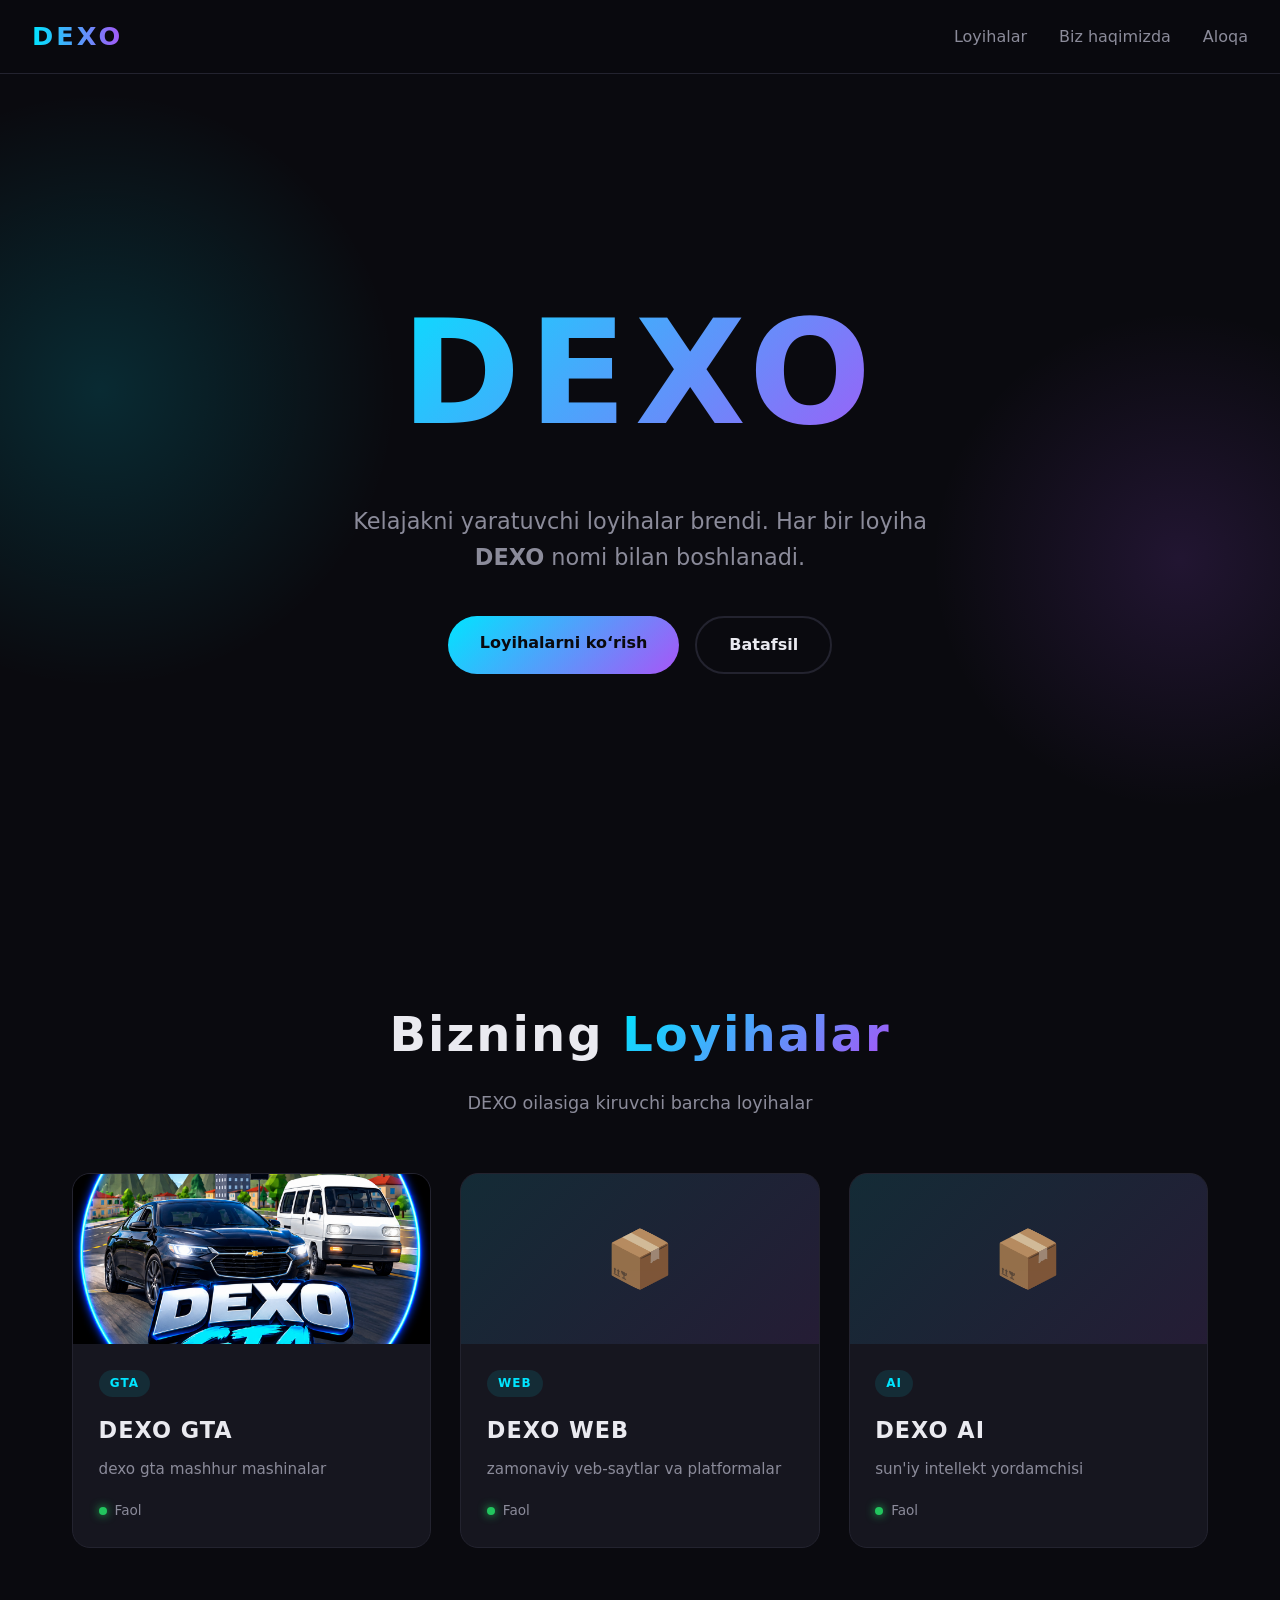
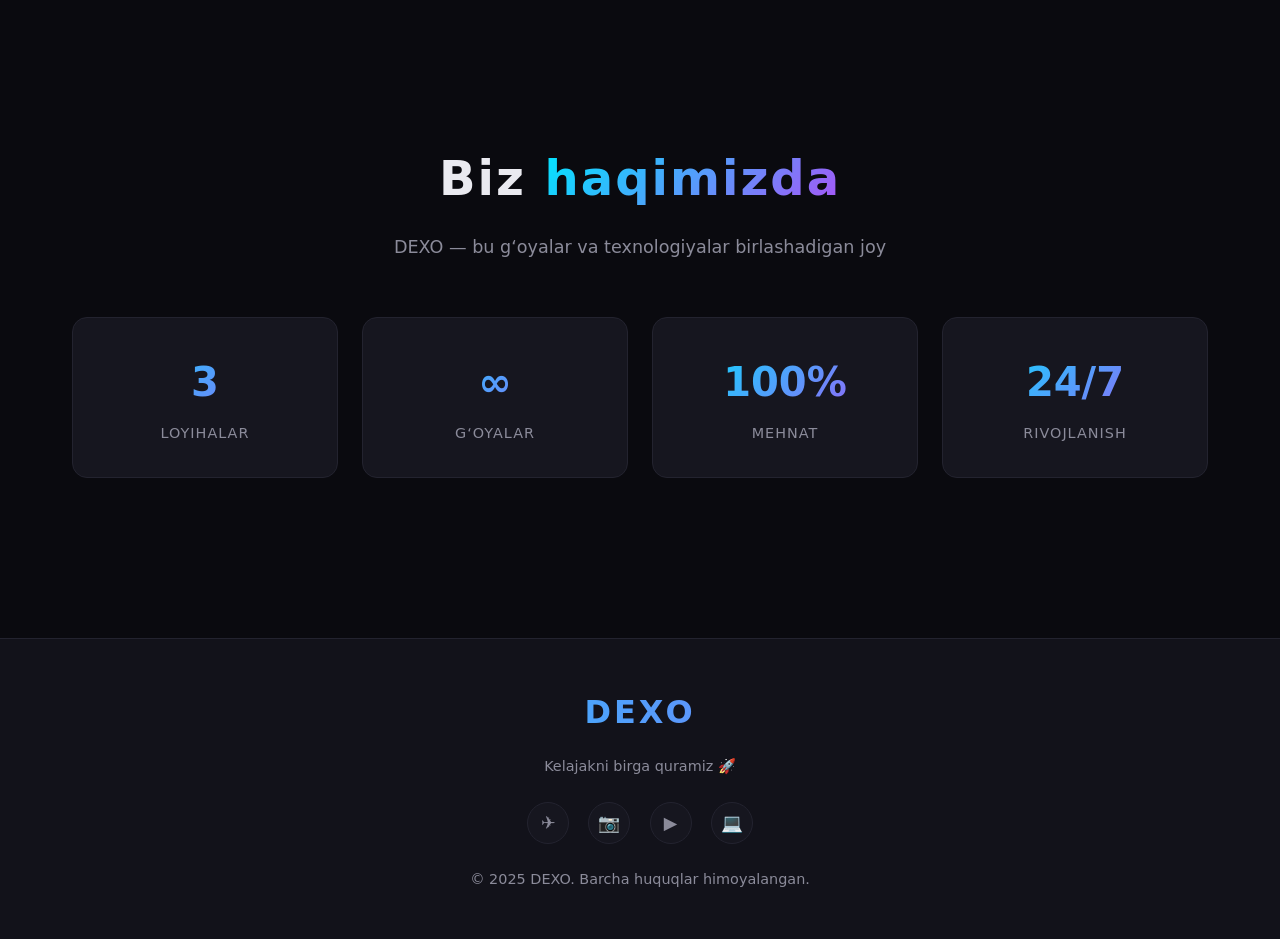
==== index.html @ 79ac81be "Add files via upload" ====
<!DOCTYPE html>
<html lang="uz">
<head>
<meta charset="UTF-8" />
<meta name="viewport" content="width=device-width, initial-scale=1.0" />
<title>DEXO — Brend va Loyihalar</title>
<link rel="stylesheet" href="index.css" />
</head>
<body>

  <!-- NAVBAR -->
  <nav>
    <div class="logo" onclick="window.scrollTo({top:0,behavior:'smooth'})">DEXO</div>
    <ul class="nav-links">
      <li><a href="#projects">Loyihalar</a></li>
      <li><a href="#about">Biz haqimizda</a></li>
      <li><a href="#contact">Aloqa</a></li>
    </ul>
  </nav>

  <!-- HERO -->
  <header class="hero">
    <h1>DEXO</h1>
    <p>Kelajakni yaratuvchi loyihalar brendi. Har bir loyiha <b>DEXO</b> nomi bilan boshlanadi.</p>
    <div class="hero-buttons">
      <a href="#projects" class="btn btn-primary">Loyihalarni ko‘rish</a>
      <a href="#about" class="btn btn-outline">Batafsil</a>
    </div>
  </header>

  <!-- PROJECTS -->
  <section id="projects">
    <h2 class="section-title">Bizning <span>Loyihalar</span></h2>
    <p class="section-sub">DEXO oilasiga kiruvchi barcha loyihalar</p>

    <div class="projects-grid" id="projectsGrid">
      <!-- JS shu yerga loyihalarni joylaydi -->
    </div>

    <div class="loading" id="projectsLoading">⏳ Loyihalar yuklanmoqda...</div>
    <div class="error-box" id="projectsError" style="display:none;"></div>
  </section>

  <!-- ABOUT -->
  <section id="about">
    <h2 class="section-title">Biz <span>haqimizda</span></h2>
    <p class="section-sub">DEXO — bu g‘oyalar va texnologiyalar birlashadigan joy</p>

    <div class="about-content">
      <div class="stat-box">
        <div class="stat-number" id="statProjects">0</div>
        <div class="stat-label">LOYIHALAR</div>
      </div>
      <div class="stat-box">
        <div class="stat-number">∞</div>
        <div class="stat-label">G‘OYALAR</div>
      </div>
      <div class="stat-box">
        <div class="stat-number">100%</div>
        <div class="stat-label">MEHNAT</div>
      </div>
      <div class="stat-box">
        <div class="stat-number">24/7</div>
        <div class="stat-label">RIVOJLANISH</div>
      </div>
    </div>
  </section>

  <!-- FOOTER -->
  <footer id="contact">
    <div class="logo">DEXO</div>
    <p>Kelajakni birga quramiz 🚀</p>
    <div class="socials">
      <a href="#" title="Telegram">✈️</a>
      <a href="#" title="Instagram">📷</a>
      <a href="#" title="YouTube">▶️</a>
      <a href="#" title="GitHub">💻</a>
    </div>
    <p>© 2025 DEXO. Barcha huquqlar himoyalangan.</p>
  </footer>

  <script src="index.js"></script>
</body>
</html>
---- index.css ----
:root {
  --bg: #0a0a0f;
  --bg2: #12121a;
  --card: #16161f;
  --accent: #00e5ff;
  --accent2: #a855f7;
  --text: #eaeaf0;
  --muted: #8b8b9a;
  --border: #23232f;
}

* { margin: 0; padding: 0; box-sizing: border-box; }

html { scroll-behavior: smooth; }

body {
  font-family: 'Segoe UI', system-ui, -apple-system, sans-serif;
  background: var(--bg);
  color: var(--text);
  line-height: 1.6;
  overflow-x: hidden;
}

/* ===== NAVBAR ===== */
nav {
  position: fixed;
  top: 0; left: 0; right: 0;
  background: rgba(10, 10, 15, 0.85);
  backdrop-filter: blur(12px);
  border-bottom: 1px solid var(--border);
  z-index: 100;
  padding: 1rem 2rem;
  display: flex;
  justify-content: space-between;
  align-items: center;
}

.logo {
  font-size: 1.6rem;
  font-weight: 900;
  letter-spacing: 3px;
  background: linear-gradient(90deg, var(--accent), var(--accent2));
  -webkit-background-clip: text;
  -webkit-text-fill-color: transparent;
  background-clip: text;
  cursor: pointer;
}

.nav-links {
  display: flex;
  gap: 2rem;
  list-style: none;
}

.nav-links a {
  color: var(--muted);
  text-decoration: none;
  font-weight: 500;
  transition: color 0.3s;
  position: relative;
}

.nav-links a:hover { color: var(--accent); }

.nav-links a::after {
  content: '';
  position: absolute;
  bottom: -5px; left: 0;
  width: 0; height: 2px;
  background: var(--accent);
  transition: width 0.3s;
}

.nav-links a:hover::after { width: 100%; }

/* ===== HERO ===== */
.hero {
  min-height: 100vh;
  display: flex;
  flex-direction: column;
  justify-content: center;
  align-items: center;
  text-align: center;
  padding: 6rem 2rem 4rem;
  position: relative;
  overflow: hidden;
}

.hero::before {
  content: '';
  position: absolute;
  width: 600px; height: 600px;
  background: radial-gradient(circle, rgba(0,229,255,0.15), transparent 70%);
  top: 10%; left: -200px;
  animation: float 8s ease-in-out infinite;
}

.hero::after {
  content: '';
  position: absolute;
  width: 500px; height: 500px;
  background: radial-gradient(circle, rgba(168,85,247,0.15), transparent 70%);
  bottom: 10%; right: -150px;
  animation: float 10s ease-in-out infinite reverse;
}

@keyframes float {
  0%, 100% { transform: translateY(0); }
  50% { transform: translateY(-40px); }
}

.hero h1 {
  font-size: clamp(3rem, 12vw, 9rem);
  font-weight: 900;
  letter-spacing: 8px;
  background: linear-gradient(135deg, var(--accent), var(--accent2));
  -webkit-background-clip: text;
  -webkit-text-fill-color: transparent;
  background-clip: text;
  animation: glow 3s ease-in-out infinite;
  position: relative;
  z-index: 1;
}

@keyframes glow {
  0%, 100% { filter: drop-shadow(0 0 20px rgba(0,229,255,0.4)); }
  50% { filter: drop-shadow(0 0 40px rgba(168,85,247,0.6)); }
}

.hero p {
  font-size: clamp(1rem, 2.5vw, 1.4rem);
  color: var(--muted);
  margin-top: 1rem;
  max-width: 600px;
  position: relative;
  z-index: 1;
}

.hero-buttons {
  margin-top: 2.5rem;
  display: flex;
  gap: 1rem;
  flex-wrap: wrap;
  justify-content: center;
  position: relative;
  z-index: 1;
}

.btn {
  padding: 0.9rem 2rem;
  border-radius: 50px;
  font-size: 1rem;
  font-weight: 600;
  text-decoration: none;
  cursor: pointer;
  border: none;
  transition: all 0.3s;
  display: inline-block;
}

.btn-primary {
  background: linear-gradient(135deg, var(--accent), var(--accent2));
  color: #0a0a0f;
}

.btn-primary:hover {
  transform: translateY(-3px);
  box-shadow: 0 10px 30px rgba(0,229,255,0.4);
}

.btn-outline {
  background: transparent;
  color: var(--text);
  border: 2px solid var(--border);
}

.btn-outline:hover {
  border-color: var(--accent);
  color: var(--accent);
  transform: translateY(-3px);
}

/* ===== SECTION ===== */
section {
  padding: 6rem 2rem;
  max-width: 1200px;
  margin: 0 auto;
}

.section-title {
  font-size: clamp(2rem, 5vw, 3rem);
  font-weight: 800;
  text-align: center;
  margin-bottom: 1rem;
  letter-spacing: 2px;
}

.section-title span {
  background: linear-gradient(135deg, var(--accent), var(--accent2));
  -webkit-background-clip: text;
  -webkit-text-fill-color: transparent;
  background-clip: text;
}

.section-sub {
  text-align: center;
  color: var(--muted);
  margin-bottom: 3.5rem;
  font-size: 1.1rem;
}

/* ===== PROJECTS ===== */
.projects-grid {
  display: grid;
  grid-template-columns: repeat(auto-fit, minmax(280px, 1fr));
  gap: 1.8rem;
}

.project-card {
  background: var(--card);
  border: 1px solid var(--border);
  border-radius: 18px;
  overflow: hidden;
  transition: all 0.4s;
  position: relative;
  cursor: pointer;
  display: flex;
  flex-direction: column;
  text-decoration: none;
  color: inherit;
}

.project-card::before {
  content: '';
  position: absolute;
  top: 0; left: 0;
  width: 100%; height: 3px;
  background: linear-gradient(90deg, var(--accent), var(--accent2));
  transform: scaleX(0);
  transform-origin: left;
  transition: transform 0.4s;
  z-index: 2;
}

.project-card:hover {
  transform: translateY(-8px);
  border-color: var(--accent);
  box-shadow: 0 20px 40px rgba(0,229,255,0.15);
}

.project-card:hover::before { transform: scaleX(1); }

.project-image {
  width: 100%;
  height: 170px;
  background: linear-gradient(135deg, rgba(0,229,255,0.1), rgba(168,85,247,0.1));
  display: flex;
  align-items: center;
  justify-content: center;
  overflow: hidden;
  position: relative;
}

.project-image img {
  width: 100%;
  height: 100%;
  object-fit: cover;
  transition: transform 0.5s;
}

.project-card:hover .project-image img {
  transform: scale(1.08);
}

.project-image .fallback-icon {
  font-size: 3.5rem;
  opacity: 0.8;
}

.project-body {
  padding: 1.6rem;
  display: flex;
  flex-direction: column;
  flex: 1;
}

.project-body h3 {
  font-size: 1.4rem;
  margin-bottom: 0.5rem;
  letter-spacing: 1px;
}

.project-body .tag {
  display: inline-block;
  font-size: 0.75rem;
  padding: 0.25rem 0.7rem;
  border-radius: 20px;
  background: rgba(0,229,255,0.1);
  color: var(--accent);
  margin-bottom: 1rem;
  font-weight: 600;
  letter-spacing: 1px;
  align-self: flex-start;
}

.project-body p {
  color: var(--muted);
  font-size: 0.95rem;
  flex: 1;
}

.project-body .status {
  margin-top: 1.2rem;
  font-size: 0.85rem;
  color: var(--muted);
  display: flex;
  align-items: center;
  gap: 0.5rem;
}

.status-dot {
  width: 8px; height: 8px;
  border-radius: 50%;
  background: #22c55e;
  box-shadow: 0 0 10px #22c55e;
  animation: pulse 2s infinite;
}

@keyframes pulse {
  0%, 100% { opacity: 1; }
  50% { opacity: 0.4; }
}

/* ===== LOADING / ERROR ===== */
.loading {
  text-align: center;
  color: var(--muted);
  padding: 2rem;
  font-size: 1rem;
}

.error-box {
  background: rgba(239, 68, 68, 0.1);
  border: 1px solid rgba(239, 68, 68, 0.4);
  color: #fca5a5;
  padding: 1.5rem;
  border-radius: 12px;
  text-align: center;
  max-width: 700px;
  margin: 0 auto;
  font-size: 0.95rem;
}

.error-box code {
  background: rgba(0,0,0,0.4);
  padding: 0.15rem 0.4rem;
  border-radius: 4px;
  color: var(--accent);
}

/* ===== ABOUT ===== */
.about-content {
  display: grid;
  grid-template-columns: repeat(auto-fit, minmax(200px, 1fr));
  gap: 1.5rem;
  margin-top: 2rem;
}

.stat-box {
  background: var(--card);
  border: 1px solid var(--border);
  border-radius: 15px;
  padding: 2rem 1.5rem;
  text-align: center;
  transition: all 0.3s;
}

.stat-box:hover {
  border-color: var(--accent2);
  transform: scale(1.03);
}

.stat-number {
  font-size: 2.5rem;
  font-weight: 900;
  background: linear-gradient(135deg, var(--accent), var(--accent2));
  -webkit-background-clip: text;
  -webkit-text-fill-color: transparent;
  background-clip: text;
}

.stat-label {
  color: var(--muted);
  margin-top: 0.5rem;
  font-size: 0.9rem;
  letter-spacing: 1px;
}

/* ===== FOOTER ===== */
footer {
  background: var(--bg2);
  border-top: 1px solid var(--border);
  padding: 3rem 2rem;
  text-align: center;
  margin-top: 4rem;
}

footer .logo { font-size: 2rem; margin-bottom: 1rem; }

footer p { color: var(--muted); font-size: 0.9rem; }

.socials {
  display: flex;
  justify-content: center;
  gap: 1.2rem;
  margin: 1.5rem 0;
}

.socials a {
  width: 42px; height: 42px;
  border-radius: 50%;
  background: var(--card);
  border: 1px solid var(--border);
  display: flex;
  align-items: center;
  justify-content: center;
  color: var(--muted);
  text-decoration: none;
  font-size: 1.1rem;
  transition: all 0.3s;
}

.socials a:hover {
  background: linear-gradient(135deg, var(--accent), var(--accent2));
  color: #0a0a0f;
  transform: translateY(-3px);
}

/* ===== MOBILE ===== */
@media (max-width: 700px) {
  nav { padding: 1rem; }
  .nav-links { gap: 1rem; font-size: 0.9rem; }
  .logo { font-size: 1.3rem; }
  section { padding: 4rem 1.2rem; }
  .hero h1 { letter-spacing: 4px; }
  .project-image { height: 150px; }
}
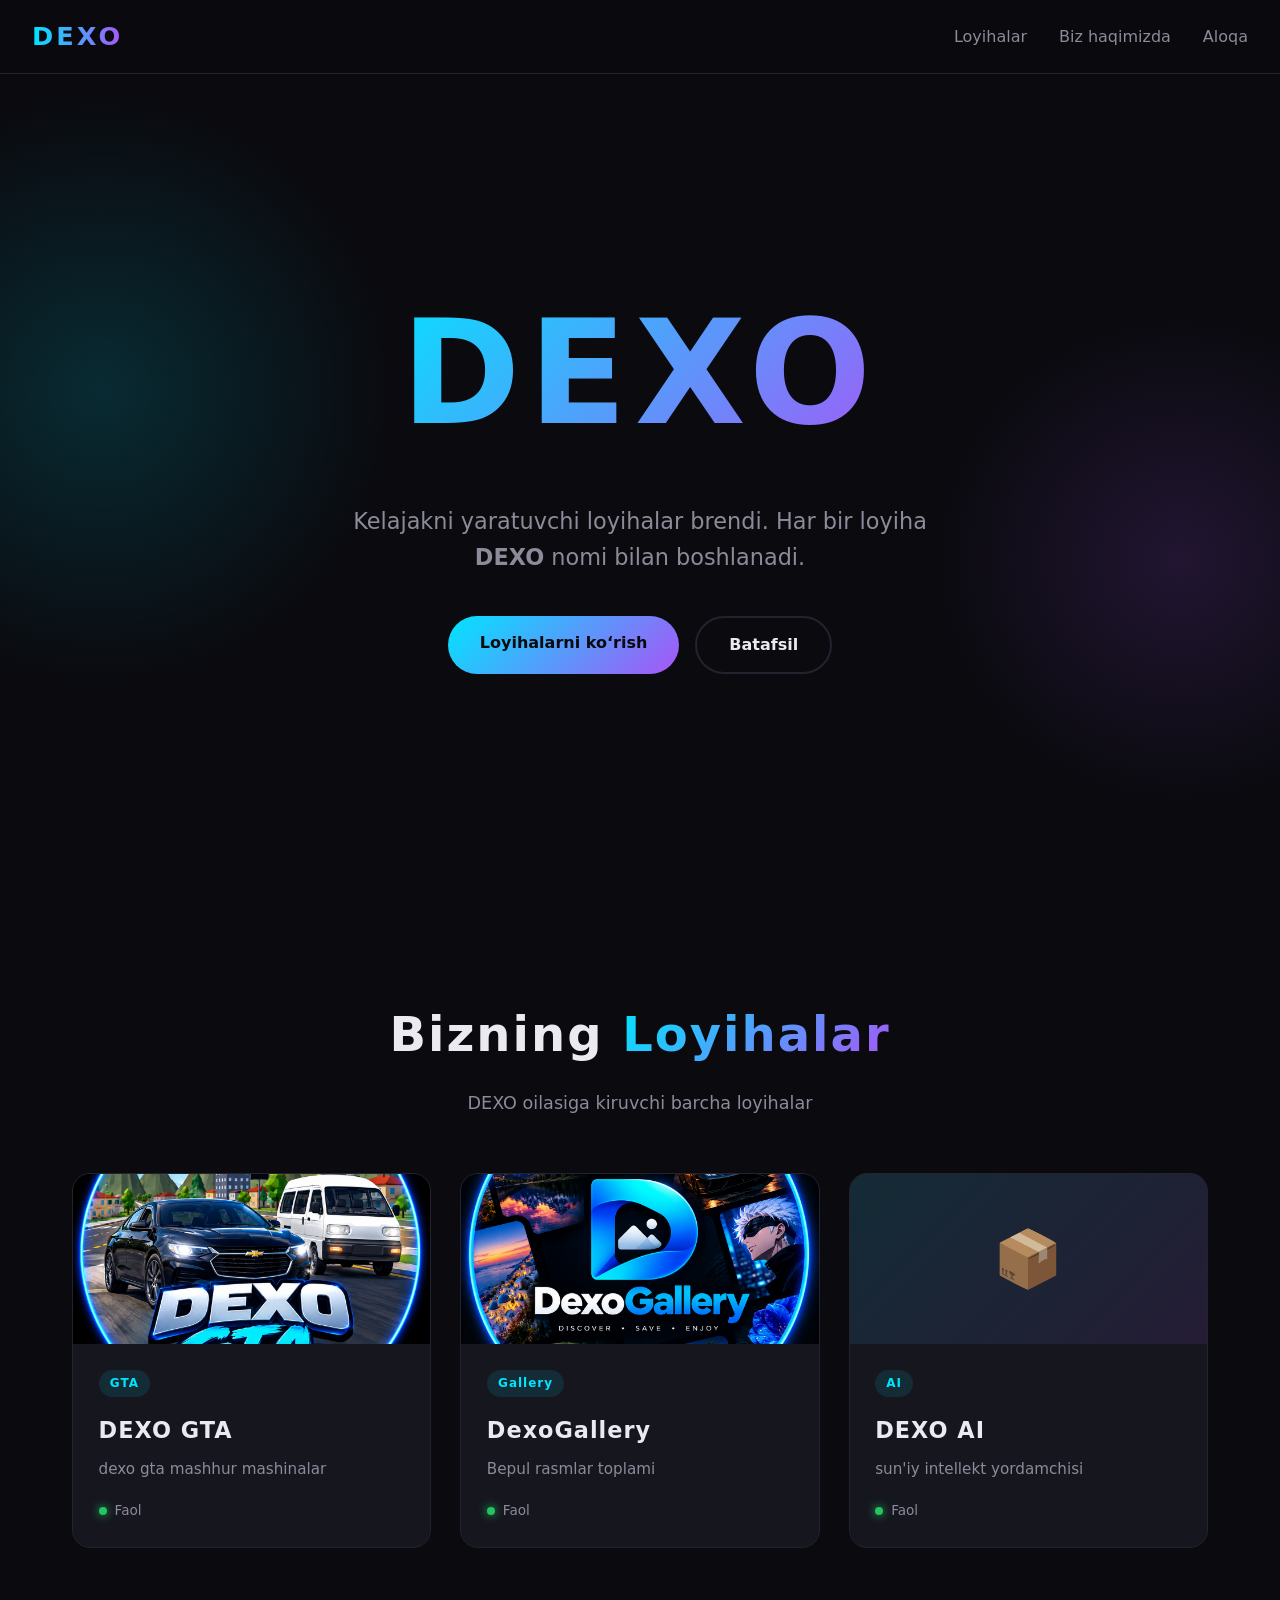
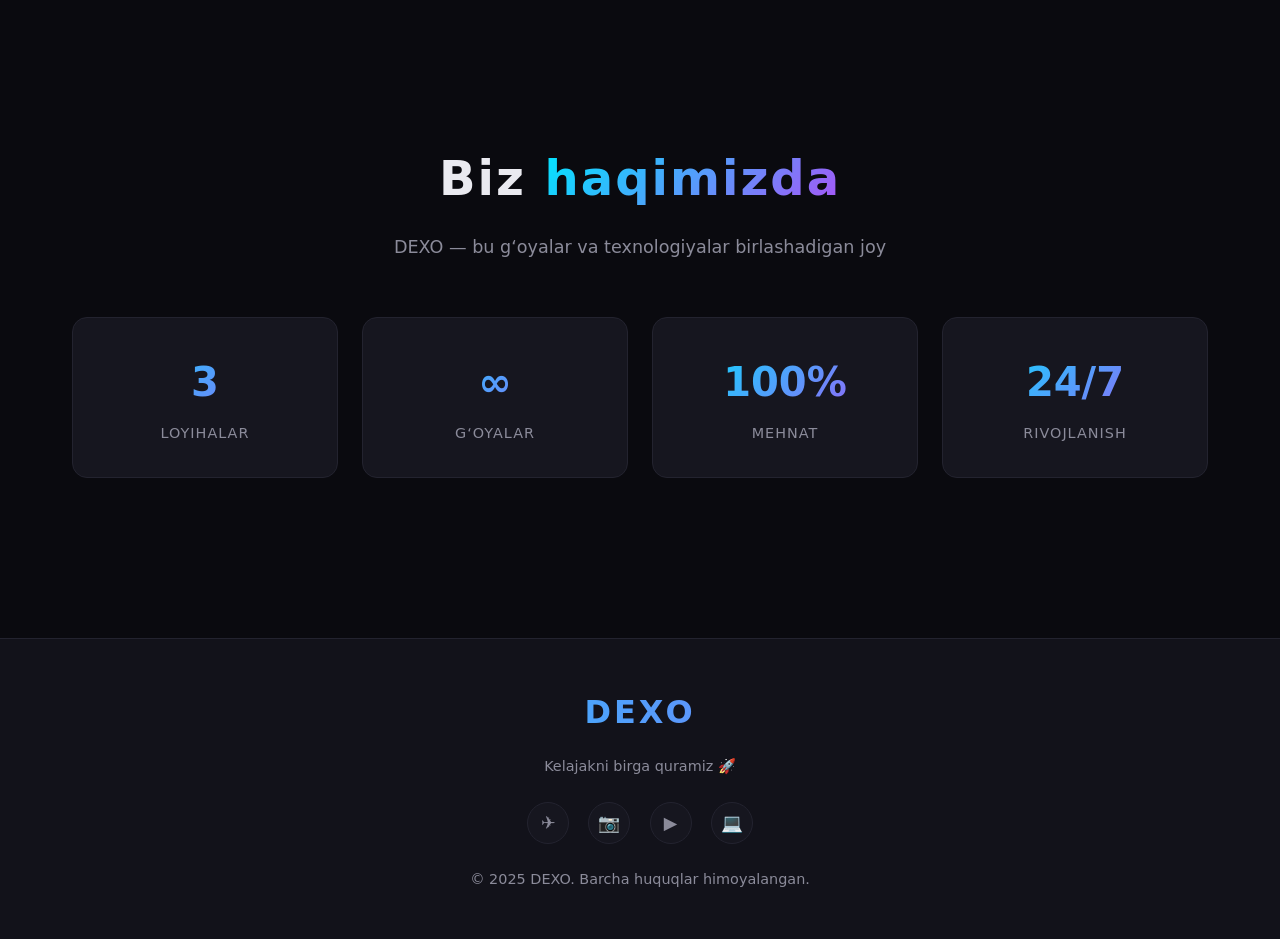
==== commit 54fed883: "Add files via upload" ====
--- a/index.html
+++ b/index.html
@@ -5,6 +5,7 @@
 <meta name="viewport" content="width=device-width, initial-scale=1.0" />
 <title>DEXO — Brend va Loyihalar</title>
 <link rel="stylesheet" href="index.css" />
+<meta name="monetag" content="0444f73ed08b8fd8266745b81e77ade9">
 </head>
 <body>
 
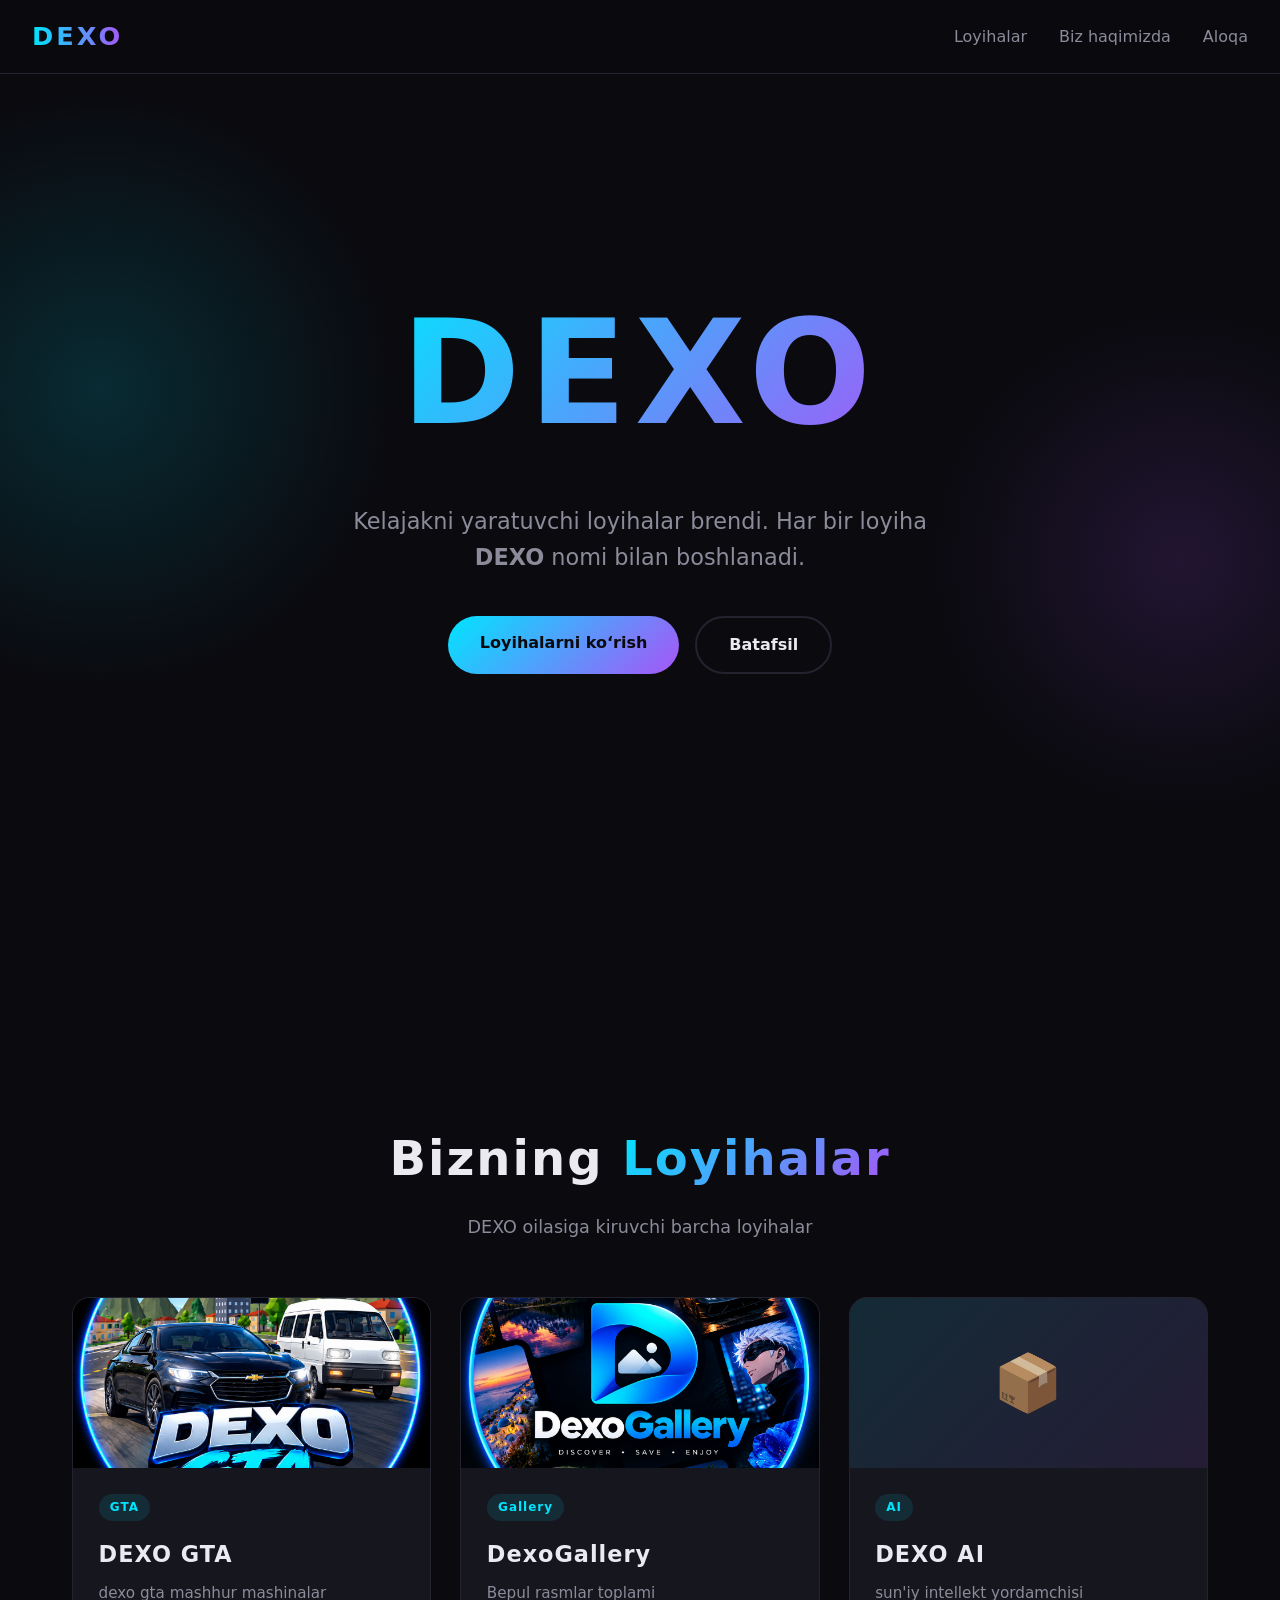
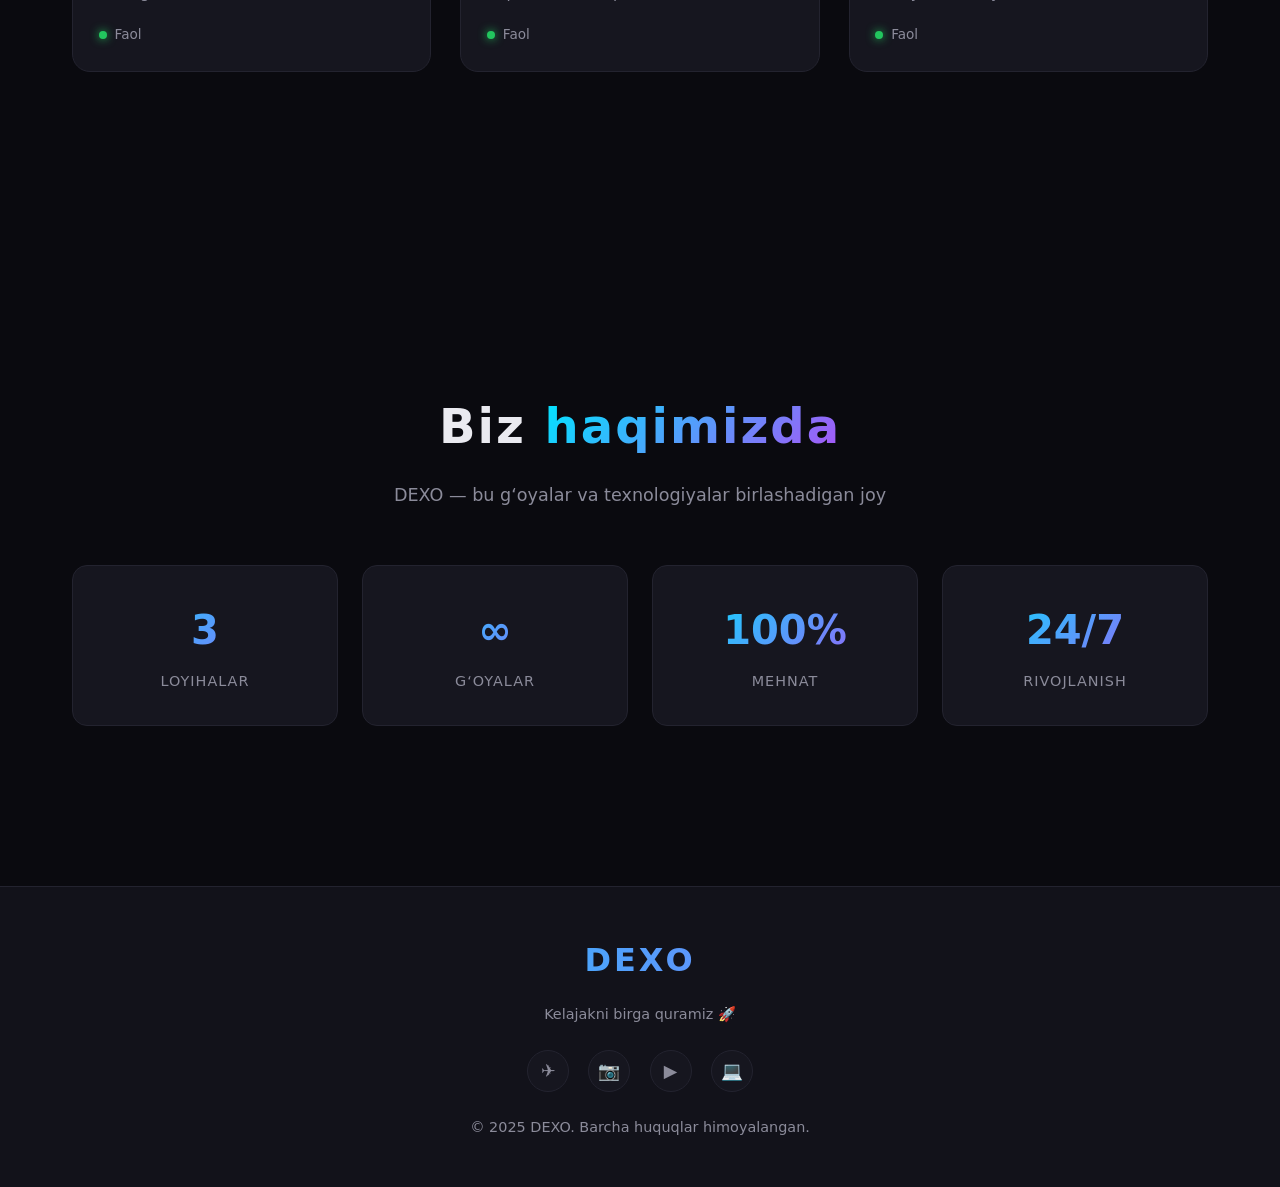
==== commit f3d3c8af: "Add files via upload" ====
--- a/index.html
+++ b/index.html
@@ -4,8 +4,13 @@
 <meta charset="UTF-8" />
 <meta name="viewport" content="width=device-width, initial-scale=1.0" />
 <title>DEXO — Brend va Loyihalar</title>
+<meta name="description" content="DEXO — kelajakni yaratuvchi loyihalar brendi. DEXO GTA, DEXO WEB va boshqa loyihalar." />
 <link rel="stylesheet" href="index.css" />
-<meta name="monetag" content="0444f73ed08b8fd8266745b81e77ade9">
+
+<!-- ✅ Google AdSense -->
+<meta name="google-adsense-account" content="ca-pub-7154749139110287">
+<script async src="https://pagead2.googlesyndication.com/pagead/js/adsbygoogle.js?client=ca-pub-7154749139110287"
+     crossorigin="anonymous"></script>
 </head>
 <body>
 
@@ -29,6 +34,17 @@
     </div>
   </header>
 
+  <!-- REKLAMA 1 (Hero ostida) -->
+  <div class="ad-container">
+    <ins class="adsbygoogle"
+         style="display:block"
+         data-ad-client="ca-pub-7154749139110287"
+         data-ad-slot="0000000000"
+         data-ad-format="auto"
+         data-full-width-responsive="true"></ins>
+    <script>(adsbygoogle = window.adsbygoogle || []).push({});</script>
+  </div>
+
   <!-- PROJECTS -->
   <section id="projects">
     <h2 class="section-title">Bizning <span>Loyihalar</span></h2>
@@ -41,6 +57,17 @@
     <div class="loading" id="projectsLoading">⏳ Loyihalar yuklanmoqda...</div>
     <div class="error-box" id="projectsError" style="display:none;"></div>
   </section>
+
+  <!-- REKLAMA 2 (Loyihalar ostida) -->
+  <div class="ad-container">
+    <ins class="adsbygoogle"
+         style="display:block"
+         data-ad-client="ca-pub-7154749139110287"
+         data-ad-slot="0000000000"
+         data-ad-format="auto"
+         data-full-width-responsive="true"></ins>
+    <script>(adsbygoogle = window.adsbygoogle || []).push({});</script>
+  </div>
 
   <!-- ABOUT -->
   <section id="about">
--- a/index.css
+++ b/index.css
@@ -178,6 +178,15 @@
   border-color: var(--accent);
   color: var(--accent);
   transform: translateY(-3px);
+}
+
+/* ===== AD CONTAINER ===== */
+.ad-container {
+  max-width: 1000px;
+  margin: 2rem auto;
+  padding: 0 2rem;
+  text-align: center;
+  min-height: 60px;
 }
 
 /* ===== SECTION ===== */
@@ -444,4 +453,5 @@
   section { padding: 4rem 1.2rem; }
   .hero h1 { letter-spacing: 4px; }
   .project-image { height: 150px; }
+  .ad-container { padding: 0 1rem; }
 }
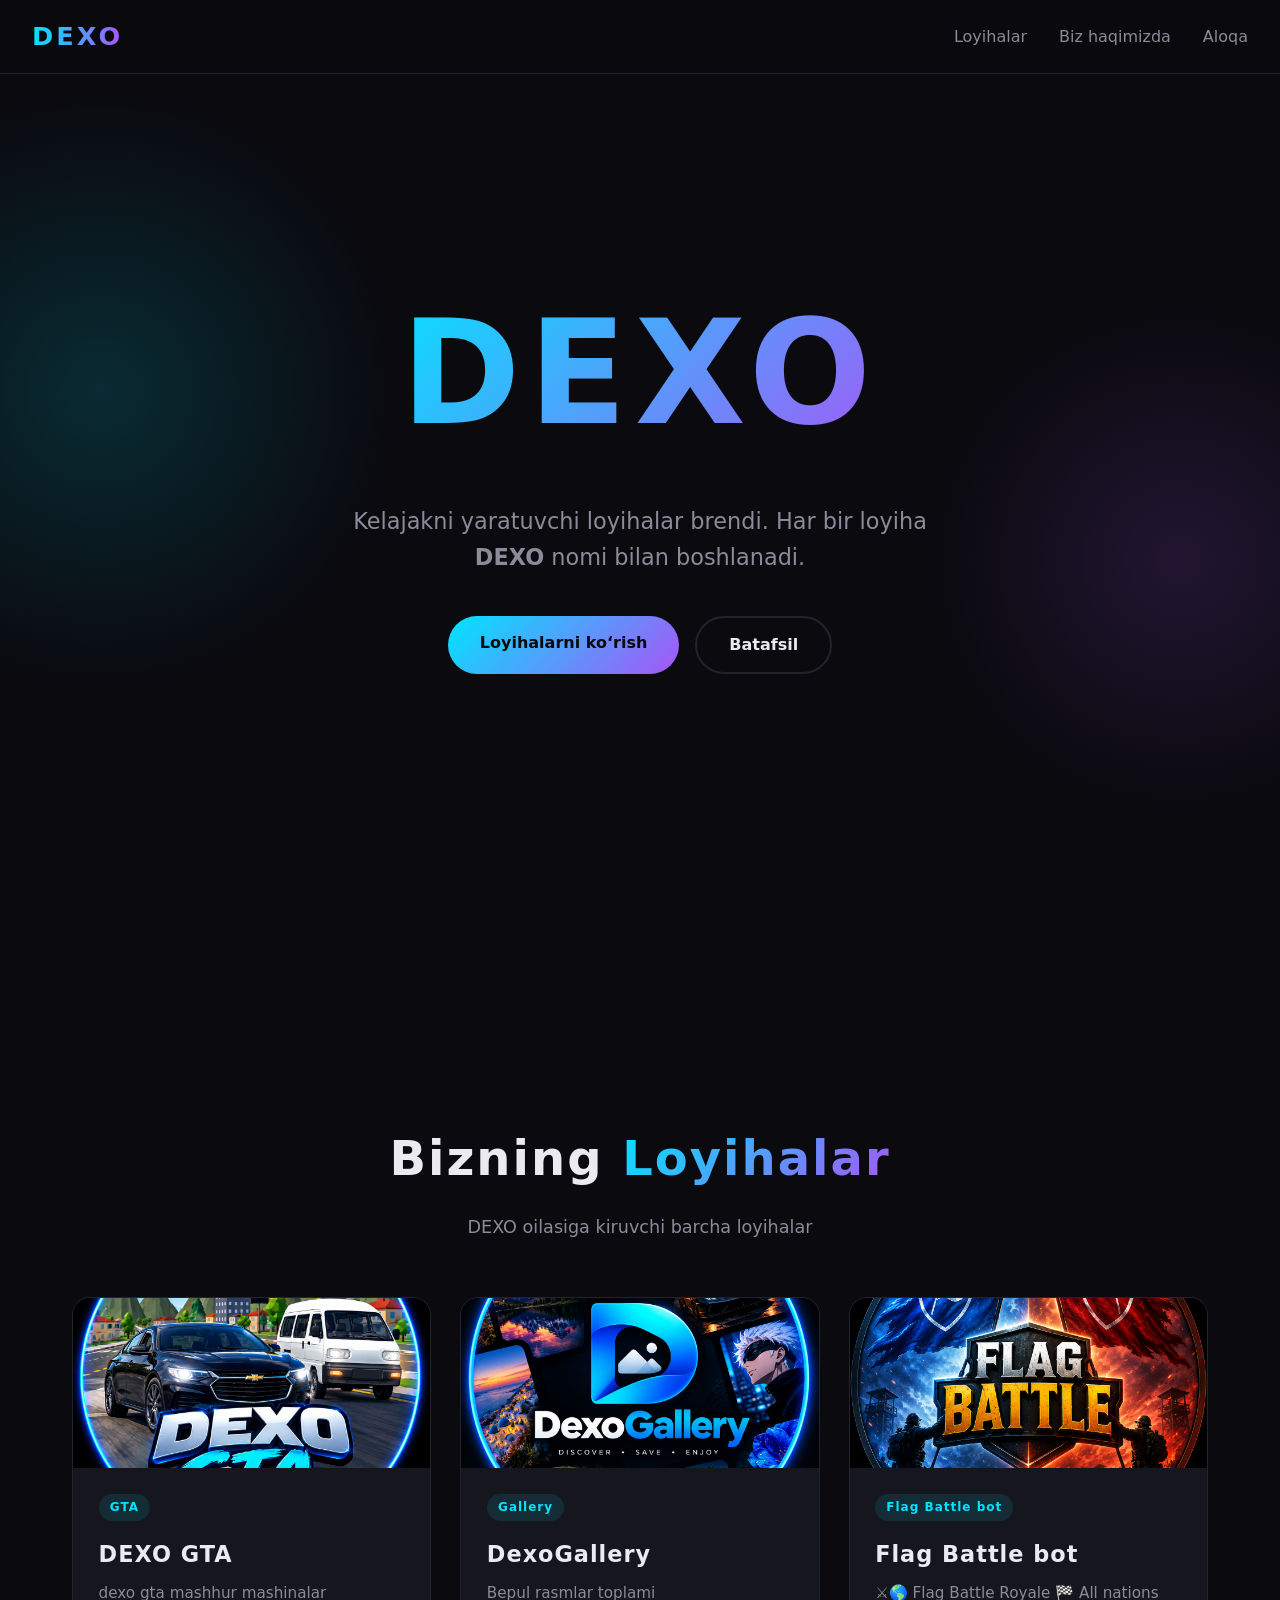
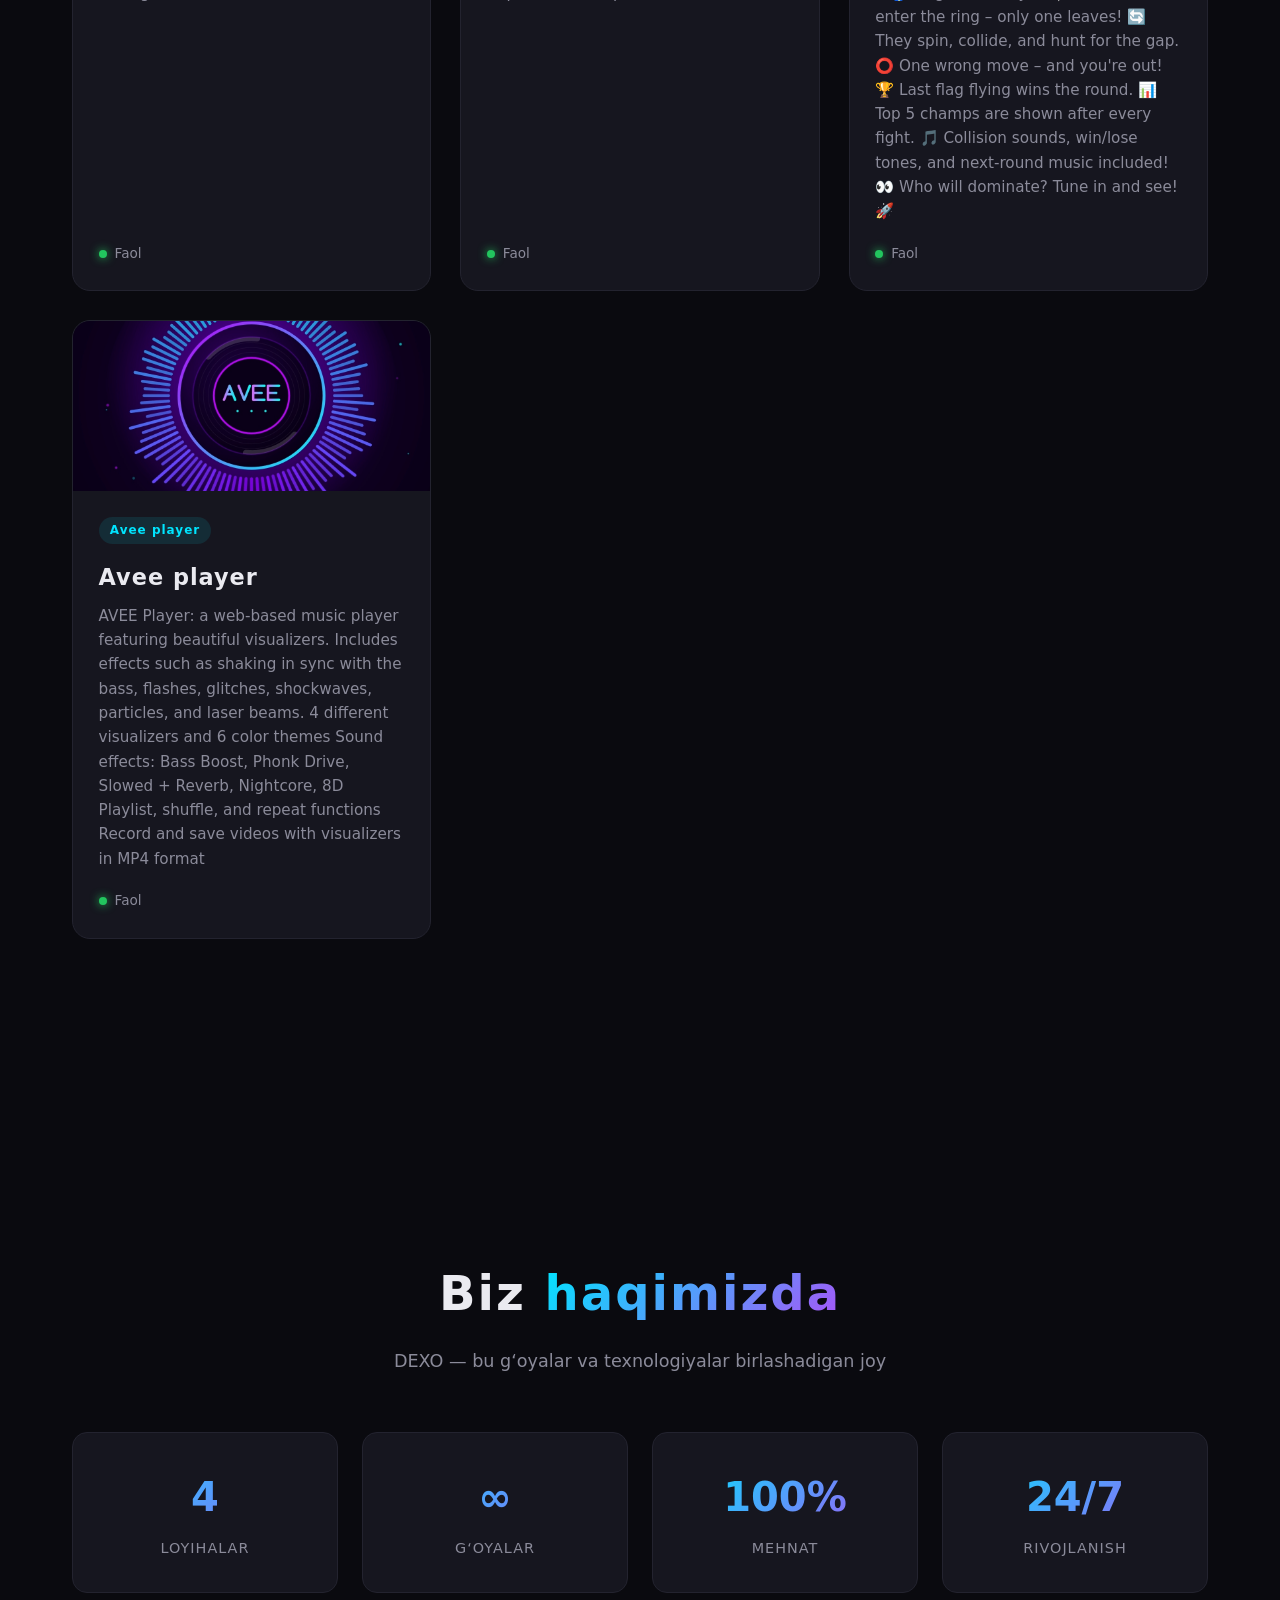
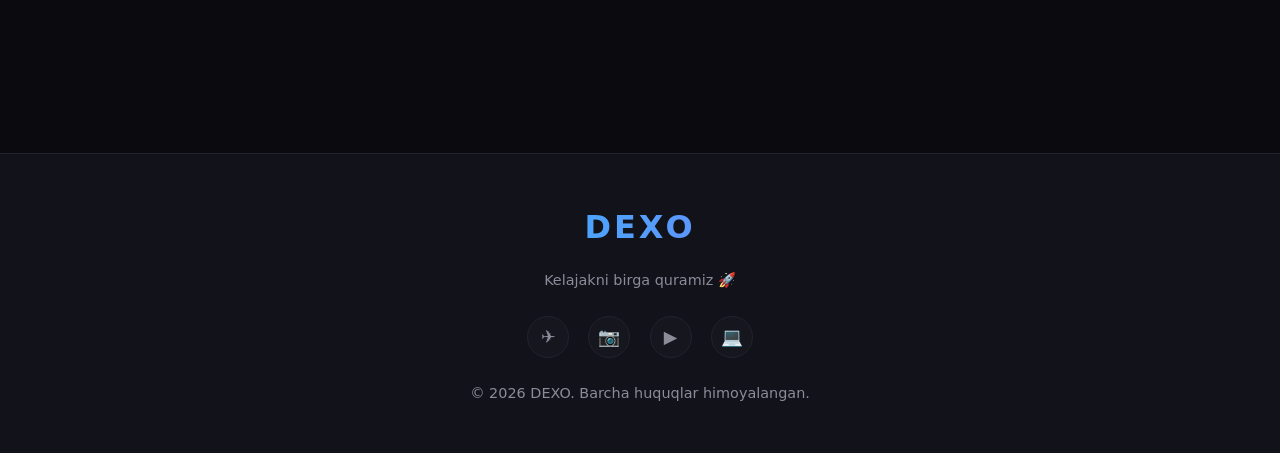
==== commit e314eb55: "Add files via upload" ====
--- a/index.html
+++ b/index.html
@@ -104,7 +104,7 @@
       <a href="#" title="YouTube">▶️</a>
       <a href="#" title="GitHub">💻</a>
     </div>
-    <p>© 2025 DEXO. Barcha huquqlar himoyalangan.</p>
+    <p>© 2026 DEXO. Barcha huquqlar himoyalangan.</p>
   </footer>
 
   <script src="index.js"></script>
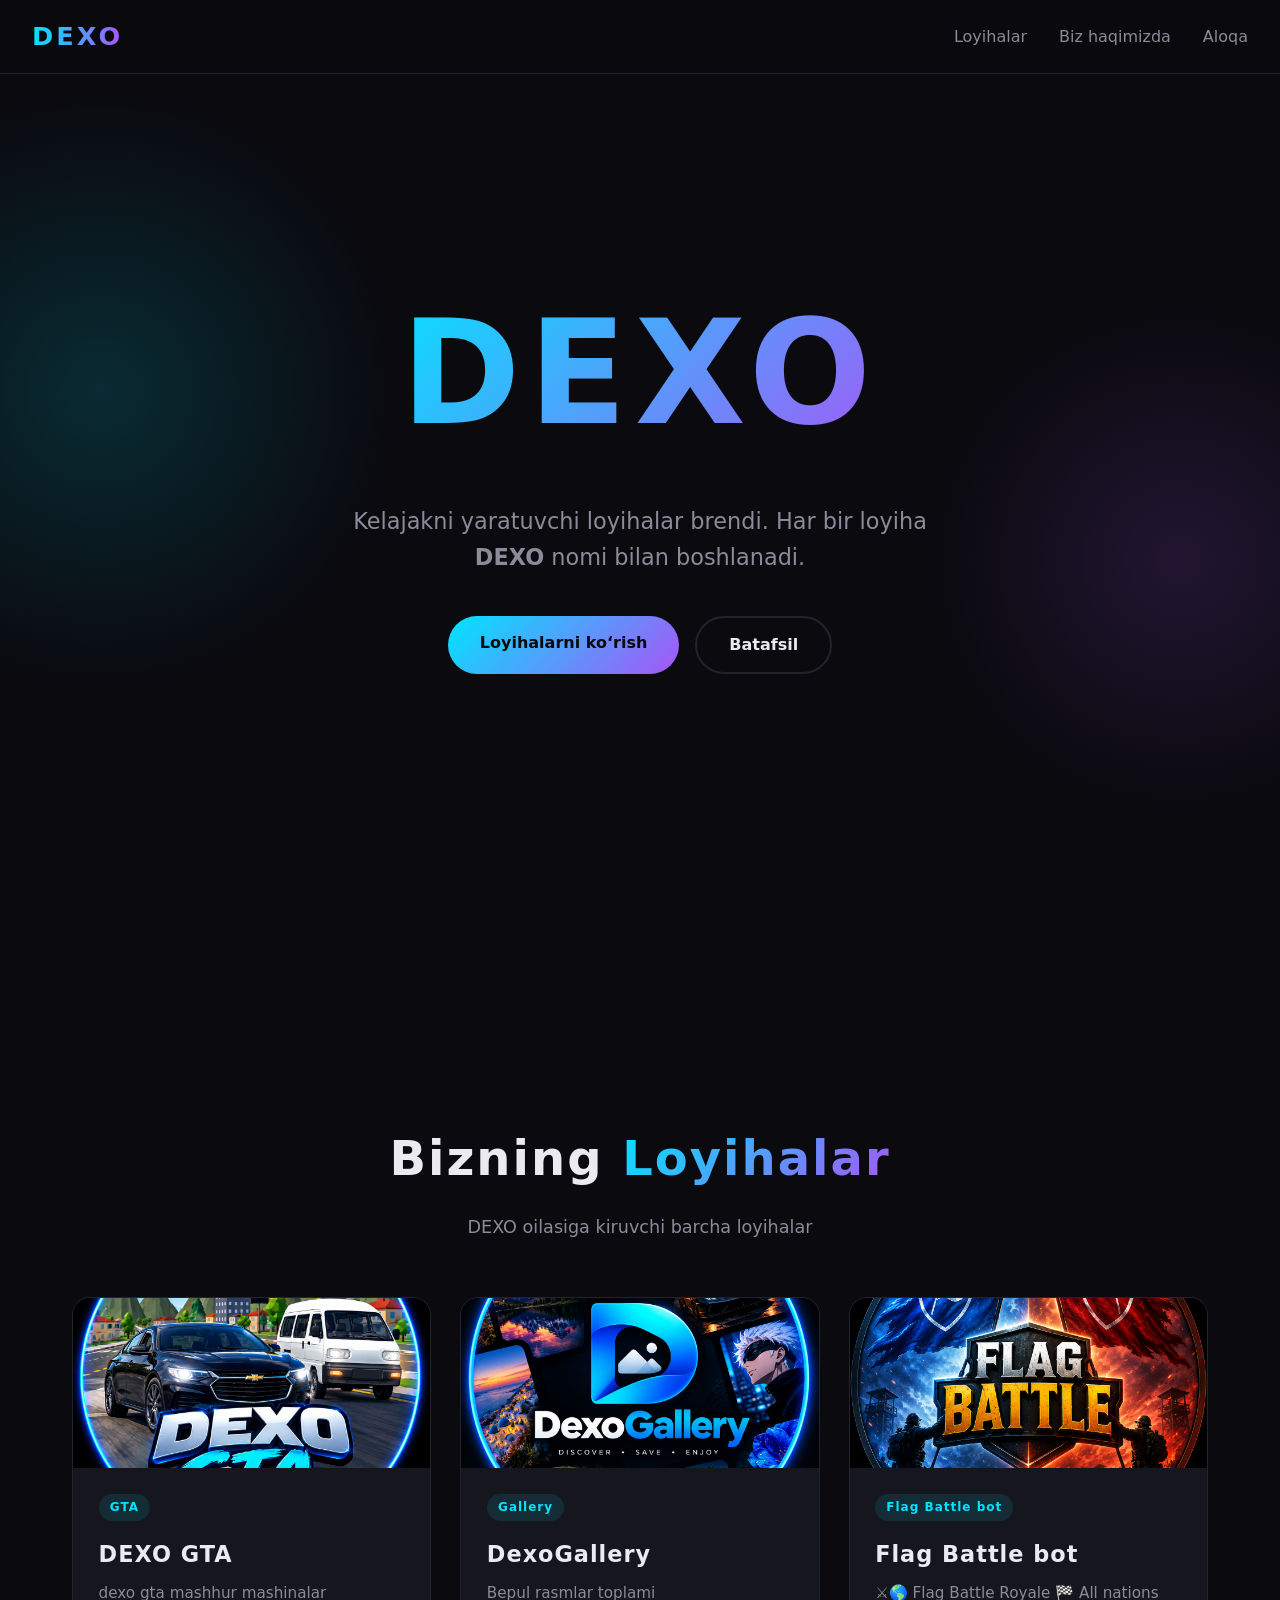
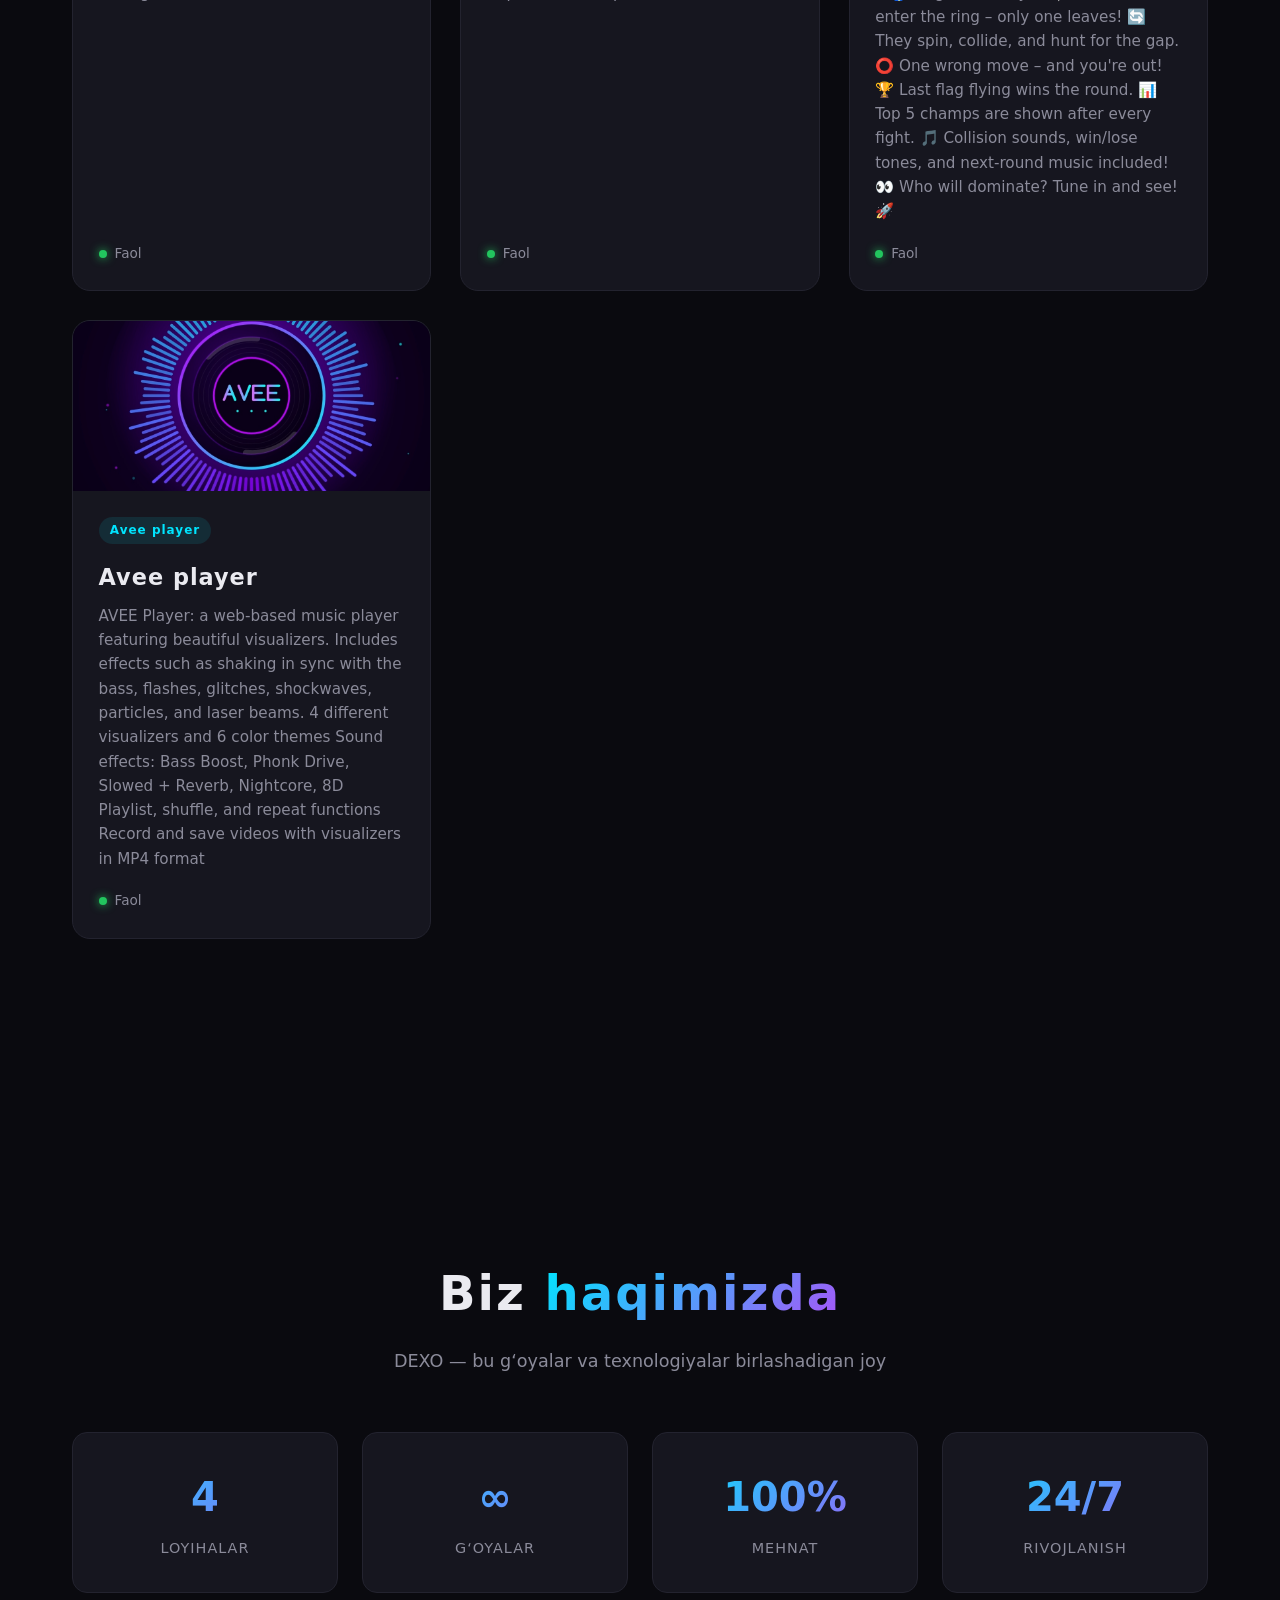
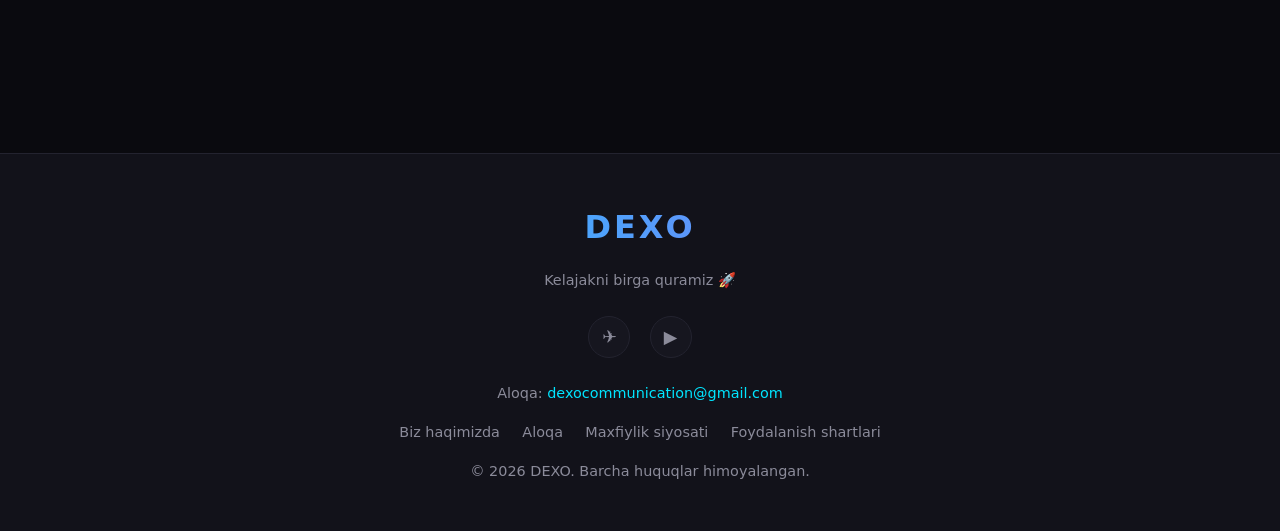
==== commit 117bd015: "Add files via upload" ====
--- a/index.html
+++ b/index.html
@@ -6,6 +6,7 @@
 <title>DEXO — Brend va Loyihalar</title>
 <meta name="description" content="DEXO — kelajakni yaratuvchi loyihalar brendi. DEXO GTA, DEXO WEB va boshqa loyihalar." />
 <link rel="stylesheet" href="index.css" />
+<link rel="stylesheet" href="page.css" />
 
 <!-- ✅ Google AdSense -->
 <meta name="google-adsense-account" content="ca-pub-7154749139110287">
@@ -99,10 +100,15 @@
     <div class="logo">DEXO</div>
     <p>Kelajakni birga quramiz 🚀</p>
     <div class="socials">
-      <a href="#" title="Telegram">✈️</a>
-      <a href="#" title="Instagram">📷</a>
-      <a href="#" title="YouTube">▶️</a>
-      <a href="#" title="GitHub">💻</a>
+      <a href="https://t.me/dexo_community" target="_blank" rel="noopener noreferrer" title="Telegram">✈️</a>
+      <a href="https://youtube.com/@dexo_community" target="_blank" rel="noopener noreferrer" title="YouTube">▶️</a>
+    </div>
+    <p class="contact-mail">Aloqa: <a href="mailto:dexocommunication@gmail.com">dexocommunication@gmail.com</a></p>
+    <div class="footer-links">
+      <a href="about.html">Biz haqimizda</a>
+      <a href="contact.html">Aloqa</a>
+      <a href="privacy.html">Maxfiylik siyosati</a>
+      <a href="terms.html">Foydalanish shartlari</a>
     </div>
     <p>© 2026 DEXO. Barcha huquqlar himoyalangan.</p>
   </footer>
--- a/page.css
+++ b/page.css
@@ -0,0 +1,86 @@
+/* ===== Qo'shimcha sahifalar uchun uslub (index.css bilan birga ishlaydi) ===== */
+
+.page-wrap {
+  max-width: 820px;
+  margin: 0 auto;
+  padding: 7rem 1.5rem 3rem;
+}
+
+.page-wrap h1 {
+  font-size: clamp(2rem, 6vw, 3rem);
+  font-weight: 900;
+  margin-bottom: 0.5rem;
+  background: linear-gradient(135deg, var(--accent), var(--accent2));
+  -webkit-background-clip: text;
+  -webkit-text-fill-color: transparent;
+  background-clip: text;
+}
+
+.page-wrap .updated {
+  color: var(--muted);
+  font-size: 0.9rem;
+  margin-bottom: 2rem;
+}
+
+.page-wrap h2 {
+  font-size: 1.4rem;
+  margin: 2rem 0 0.7rem;
+  color: var(--accent);
+}
+
+.page-wrap p,
+.page-wrap li {
+  color: var(--text);
+  margin-bottom: 0.9rem;
+}
+
+.page-wrap ul { padding-left: 1.4rem; margin-bottom: 1rem; }
+
+.page-wrap a { color: var(--accent); }
+
+.contact-card {
+  display: block;
+  background: var(--card);
+  border: 1px solid var(--border);
+  border-radius: 14px;
+  padding: 1.2rem 1.4rem;
+  margin-bottom: 1rem;
+  text-decoration: none;
+  color: var(--text);
+  transition: border-color 0.3s, transform 0.3s;
+}
+
+.contact-card:hover {
+  border-color: var(--accent);
+  transform: translateY(-2px);
+}
+
+.contact-card b { display: block; color: var(--accent); margin-bottom: 0.2rem; }
+.contact-card span { color: var(--muted); word-break: break-all; }
+
+/* Footer havolalari (barcha sahifalarda) */
+.footer-links {
+  display: flex;
+  flex-wrap: wrap;
+  justify-content: center;
+  gap: 0.6rem 1.4rem;
+  margin: 1rem 0;
+}
+
+.footer-links a {
+  color: var(--muted);
+  text-decoration: none;
+  font-size: 0.9rem;
+  transition: color 0.3s;
+}
+
+.footer-links a:hover { color: var(--accent); }
+
+footer .contact-mail a {
+  color: var(--accent);
+  text-decoration: none;
+}
+
+@media (max-width: 768px) {
+  .page-wrap { padding-top: 6rem; }
+}
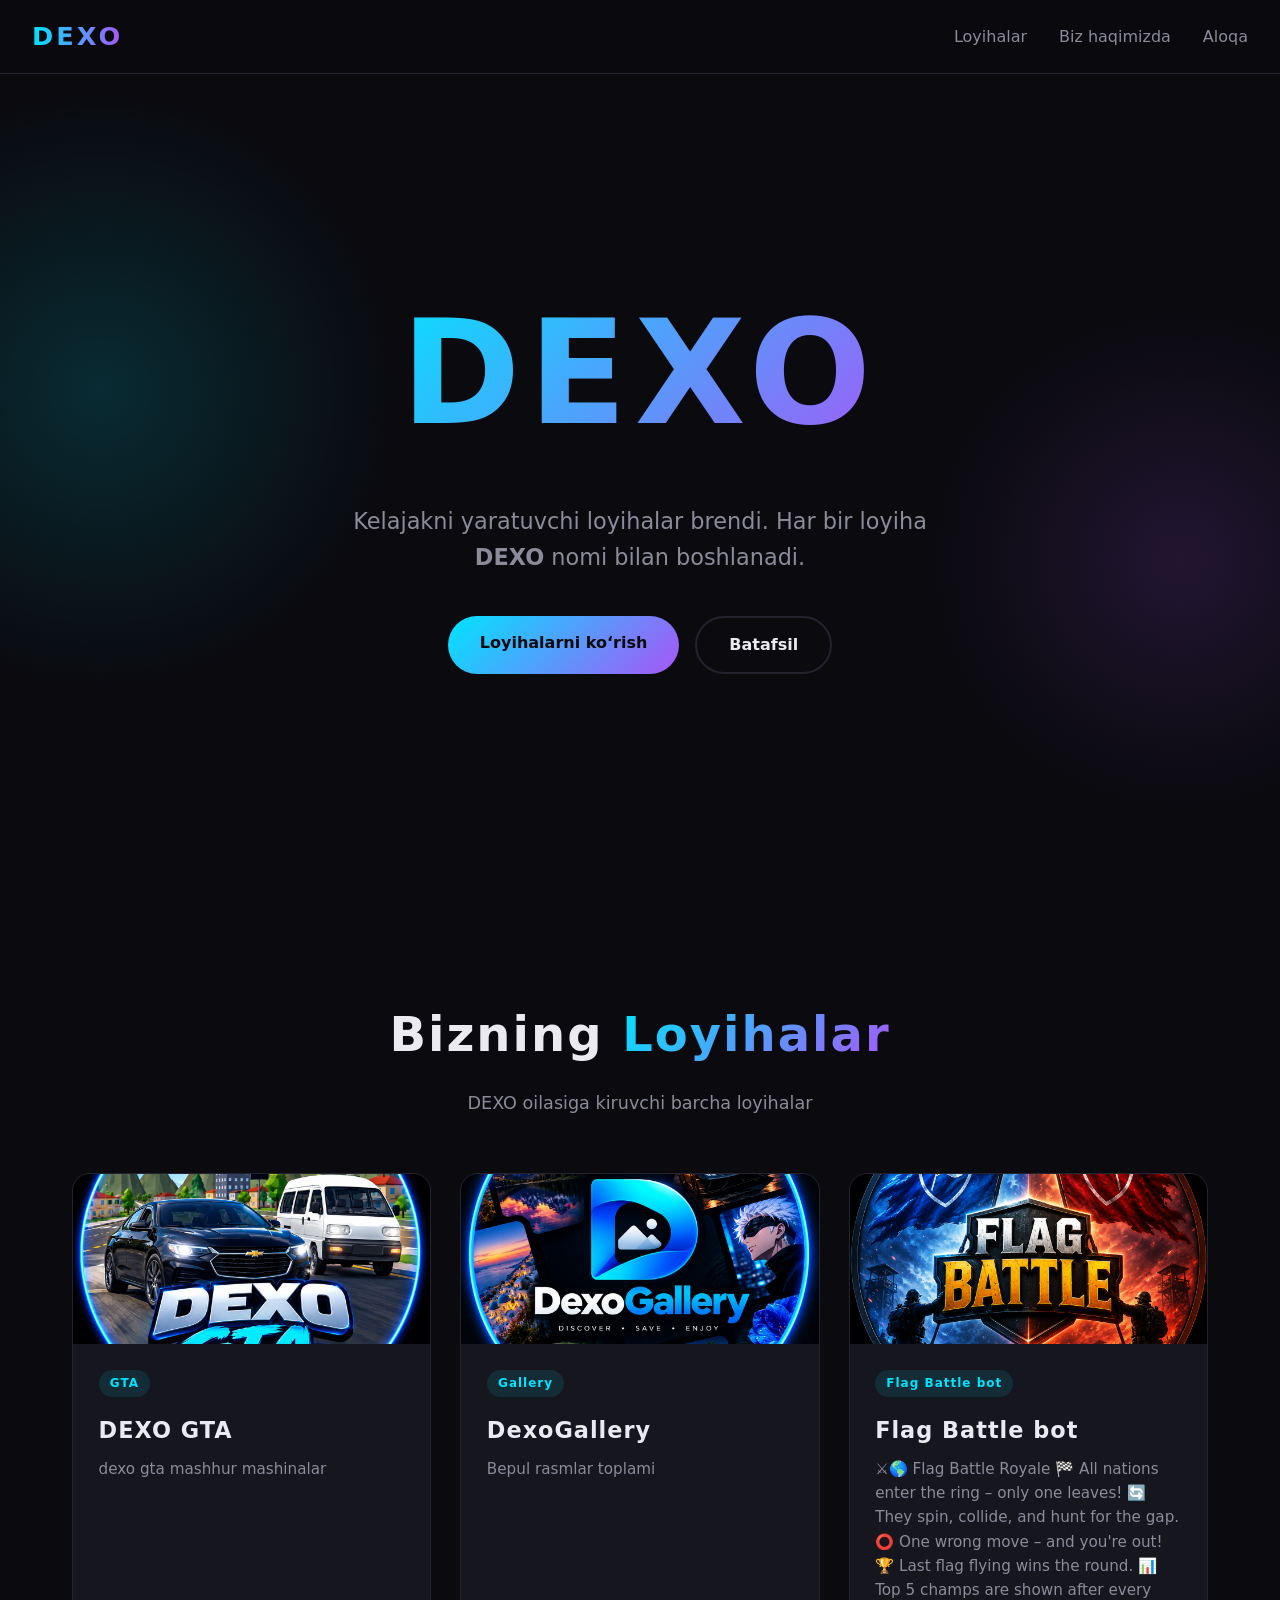
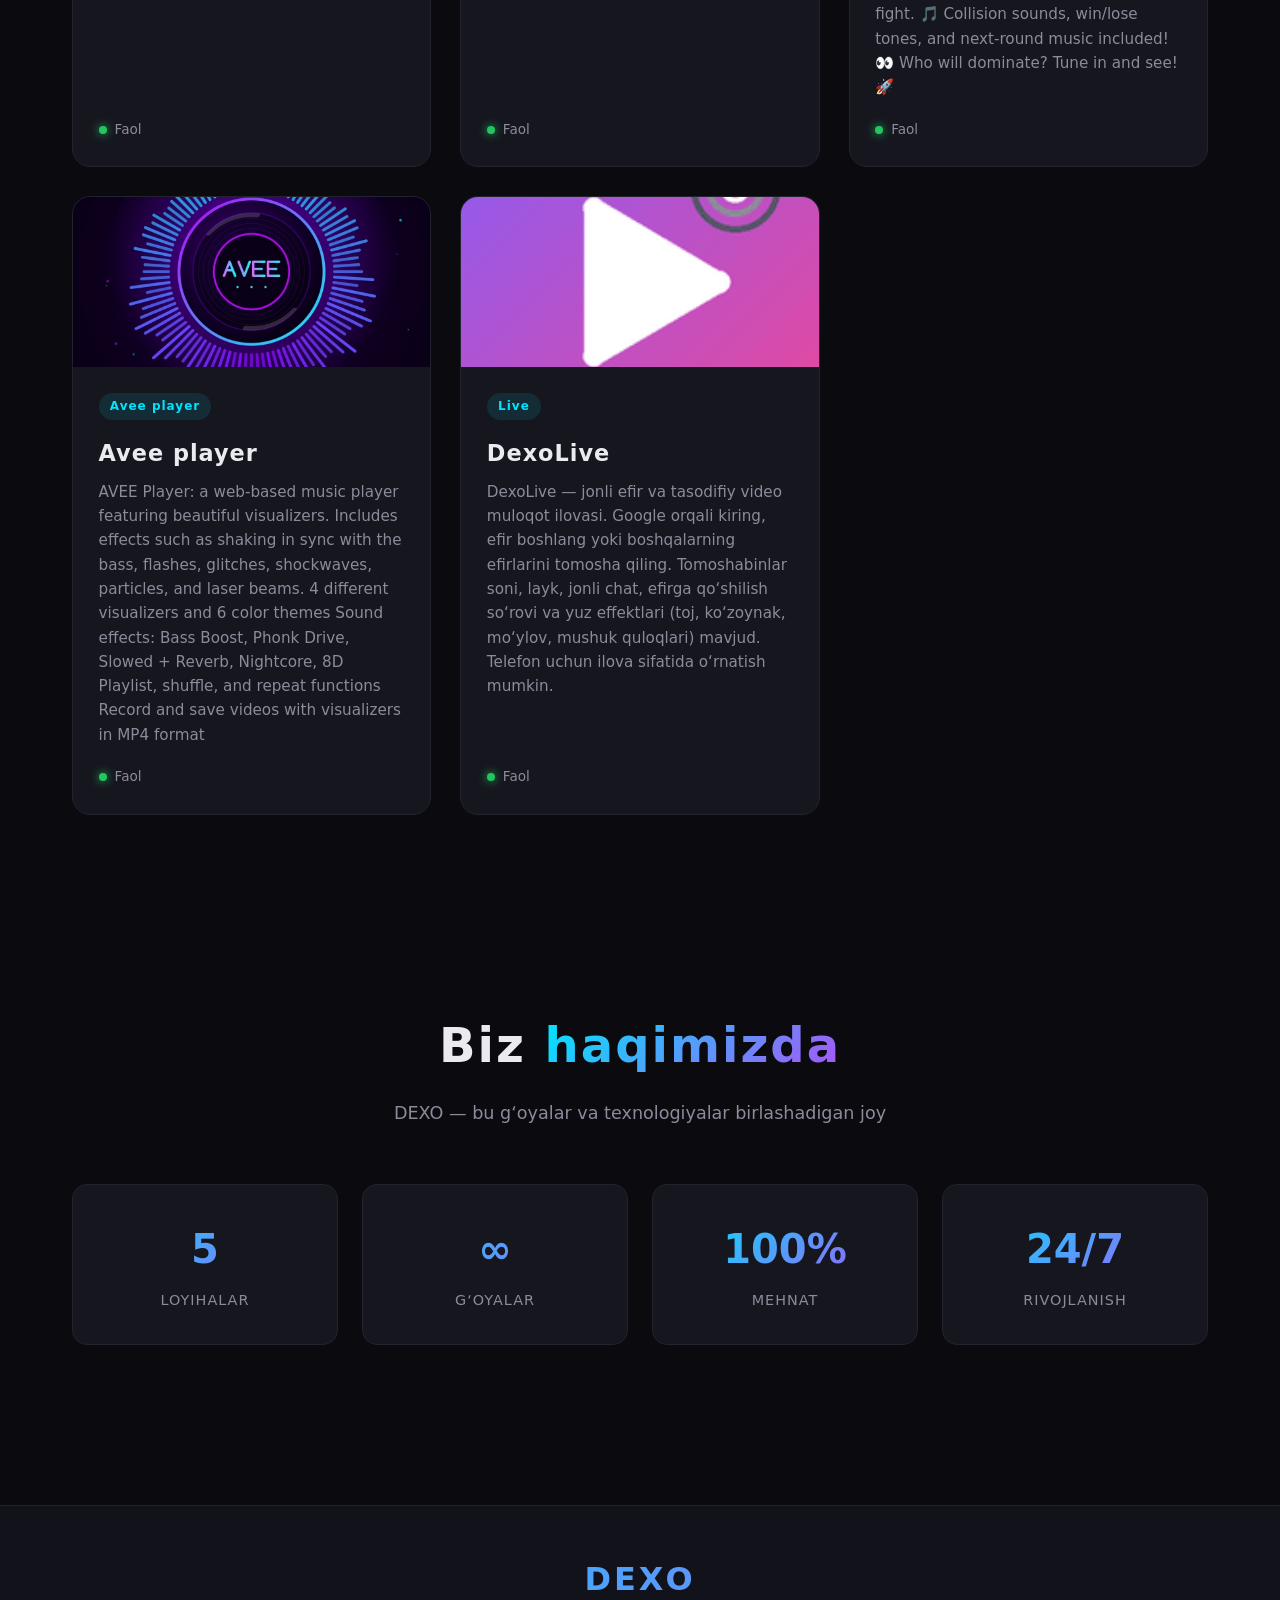
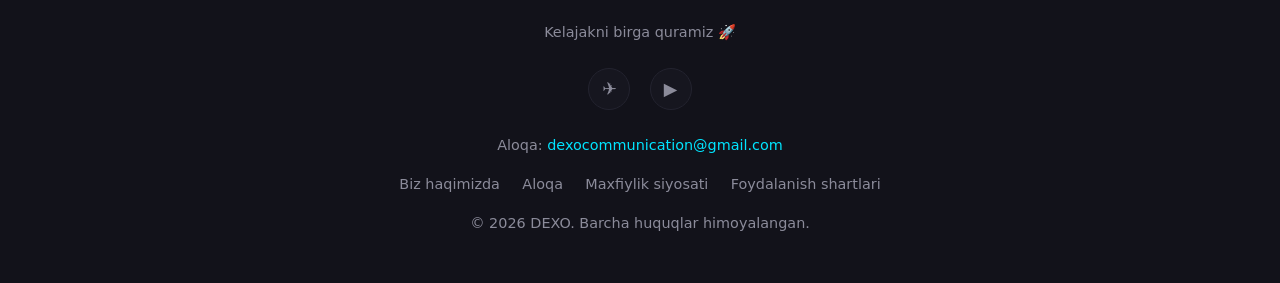
==== commit f116e471: "Add files via upload" ====
--- a/index.html
+++ b/index.html
@@ -8,10 +8,9 @@
 <link rel="stylesheet" href="index.css" />
 <link rel="stylesheet" href="page.css" />
 
-<!-- ✅ Google AdSense -->
-<meta name="google-adsense-account" content="ca-pub-7154749139110287">
-<script async src="https://pagead2.googlesyndication.com/pagead/js/adsbygoogle.js?client=ca-pub-7154749139110287"
-     crossorigin="anonymous"></script>
+<!-- Yandex Autoplacement 20508043 -->
+<script src="https://yandex.ru/ads/system/context.js" async></script>
+<script data-page-id="20508043" src="https://yandex.ru/ads/system/ap-loader.js" async></script>
 </head>
 <body>
 
@@ -35,17 +34,6 @@
     </div>
   </header>
 
-  <!-- REKLAMA 1 (Hero ostida) -->
-  <div class="ad-container">
-    <ins class="adsbygoogle"
-         style="display:block"
-         data-ad-client="ca-pub-7154749139110287"
-         data-ad-slot="0000000000"
-         data-ad-format="auto"
-         data-full-width-responsive="true"></ins>
-    <script>(adsbygoogle = window.adsbygoogle || []).push({});</script>
-  </div>
-
   <!-- PROJECTS -->
   <section id="projects">
     <h2 class="section-title">Bizning <span>Loyihalar</span></h2>
@@ -58,17 +46,6 @@
     <div class="loading" id="projectsLoading">⏳ Loyihalar yuklanmoqda...</div>
     <div class="error-box" id="projectsError" style="display:none;"></div>
   </section>
-
-  <!-- REKLAMA 2 (Loyihalar ostida) -->
-  <div class="ad-container">
-    <ins class="adsbygoogle"
-         style="display:block"
-         data-ad-client="ca-pub-7154749139110287"
-         data-ad-slot="0000000000"
-         data-ad-format="auto"
-         data-full-width-responsive="true"></ins>
-    <script>(adsbygoogle = window.adsbygoogle || []).push({});</script>
-  </div>
 
   <!-- ABOUT -->
   <section id="about">
